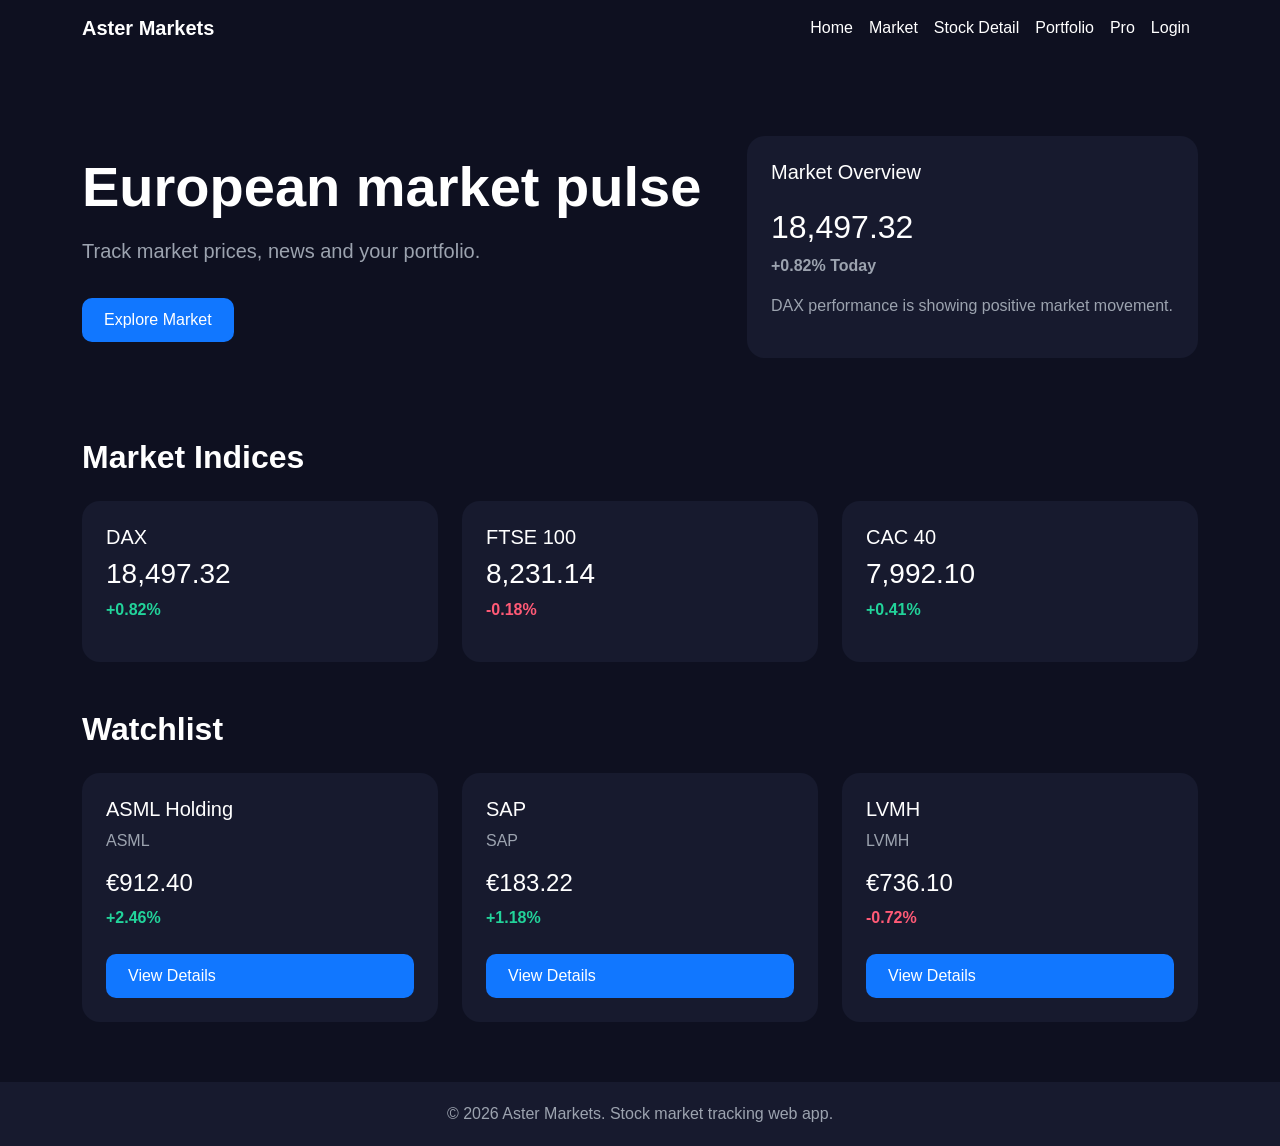
==== web_app/index.html @ c82a09f6 "Create home page layout" ====
<!DOCTYPE html>
<html lang="en">
<head>
    <meta charset="UTF-8">
    <meta name="viewport" content="width=device-width, initial-scale=1.0">
    <title>Aster Markets | Home</title>

    <link href="https://cdn.jsdelivr.net/npm/bootstrap@5.3.7/dist/css/bootstrap.min.css" rel="stylesheet">
    <link rel="stylesheet" href="css/style.css">
</head>
<body>

<nav class="navbar navbar-expand-lg navbar-dark">
    <div class="container">
        <a class="navbar-brand fw-bold" href="index.html">Aster Markets</a>

        <button class="navbar-toggler" type="button" data-bs-toggle="collapse" data-bs-target="#mainNavbar">
            <span class="navbar-toggler-icon"></span>
        </button>

        <div class="collapse navbar-collapse" id="mainNavbar">
            <ul class="navbar-nav ms-auto">
                <li class="nav-item"><a class="nav-link active" href="index.html">Home</a></li>
                <li class="nav-item"><a class="nav-link" href="market.html">Market</a></li>
                <li class="nav-item"><a class="nav-link" href="stock-detail.html">Stock Detail</a></li>
                <li class="nav-item"><a class="nav-link" href="portfolio.html">Portfolio</a></li>
                <li class="nav-item"><a class="nav-link" href="pro.html">Pro</a></li>
                <li class="nav-item"><a class="nav-link" href="login.html">Login</a></li>
            </ul>
        </div>
    </div>
</nav>

<section class="hero">
    <div class="container">
        <div class="row align-items-center">
            <div class="col-lg-7">
                <h1 class="display-4 fw-bold">European market pulse</h1>
                <p class="lead mt-3">Track market prices, news and your portfolio.</p>
                <a href="market.html" class="btn-custom mt-3 d-inline-block">Explore Market</a>
            </div>
            <div class="col-lg-5 mt-4 mt-lg-0">
                <div class="card card-custom p-4">
                    <h5>Market Overview</h5>
                    <h2 class="mt-3">18,497.32</h2>
                    <p class="text-positive fw-bold">+0.82% Today</p>
                    <p class="text-muted-custom">DAX performance is showing positive market movement.</p>
                </div>
            </div>
        </div>
    </div>
</section>

<section class="container">
    <h2 class="fw-bold mb-4">Market Indices</h2>

    <div class="row g-4">
        <div class="col-md-4">
            <div class="card card-custom p-4">
                <h5>DAX</h5>
                <h3>18,497.32</h3>
                <p class="text-positive fw-bold">+0.82%</p>
            </div>
        </div>

        <div class="col-md-4">
            <div class="card card-custom p-4">
                <h5>FTSE 100</h5>
                <h3>8,231.14</h3>
                <p class="text-negative fw-bold">-0.18%</p>
            </div>
        </div>

        <div class="col-md-4">
            <div class="card card-custom p-4">
                <h5>CAC 40</h5>
                <h3>7,992.10</h3>
                <p class="text-positive fw-bold">+0.41%</p>
            </div>
        </div>
    </div>
</section>

<section class="container mt-5">
    <h2 class="fw-bold mb-4">Watchlist</h2>

    <div class="row g-4">
        <div class="col-md-4">
            <div class="card card-custom p-4">
                <h5>ASML Holding</h5>
                <p class="text-muted-custom">ASML</p>
                <h4>€912.40</h4>
                <p class="text-positive fw-bold">+2.46%</p>
                <a href="stock-detail.html" class="btn-custom d-inline-block mt-2">View Details</a>
            </div>
        </div>

        <div class="col-md-4">
            <div class="card card-custom p-4">
                <h5>SAP</h5>
                <p class="text-muted-custom">SAP</p>
                <h4>€183.22</h4>
                <p class="text-positive fw-bold">+1.18%</p>
                <a href="stock-detail.html" class="btn-custom d-inline-block mt-2">View Details</a>
            </div>
        </div>

        <div class="col-md-4">
            <div class="card card-custom p-4">
                <h5>LVMH</h5>
                <p class="text-muted-custom">LVMH</p>
                <h4>€736.10</h4>
                <p class="text-negative fw-bold">-0.72%</p>
                <a href="stock-detail.html" class="btn-custom d-inline-block mt-2">View Details</a>
            </div>
        </div>
    </div>
</section>

<footer class="footer text-center">
    <div class="container">
        <p class="mb-0">© 2026 Aster Markets. Stock market tracking web app.</p>
    </div>
</footer>

<script src="https://cdn.jsdelivr.net/npm/bootstrap@5.3.7/dist/js/bootstrap.bundle.min.js"></script>
<script src="js/script.js"></script>
</body>
</html>
---- web_app/css/style.css ----
:root {
    --bg-dark: #0E1020;
    --card-dark: #171A2E;
    --primary-blue: #1177FF;
    --positive-green: #22D39A;
    --negative-red: #FF5A76;
    --text-light: #FFFFFF;
    --text-muted: #9CA3AF;
}

body {
    background-color: var(--bg-dark);
    color: var(--text-light);
    font-family: Arial, sans-serif;
}

.navbar {
    background-color: var(--bg-dark);
}

.navbar-brand,
.nav-link {
    color: white !important;
}

.nav-link:hover {
    color: var(--primary-blue) !important;
}

.hero {
    padding: 80px 0;
}

.hero p,
.text-muted-custom {
    color: var(--text-muted);
}

.card-custom {
    background-color: var(--card-dark);
    border: none;
    border-radius: 18px;
    color: white;
}

.text-positive {
    color: var(--positive-green);
}

.text-negative {
    color: var(--negative-red);
}

.btn-custom {
    background-color: var(--primary-blue);
    color: white;
    border-radius: 10px;
    padding: 10px 22px;
    text-decoration: none;
}

.btn-custom:hover {
    background-color: #0d5fd1;
    color: white;
}

.footer {
    background-color: var(--card-dark);
    color: var(--text-muted);
    padding: 20px 0;
    margin-top: 60px;
}
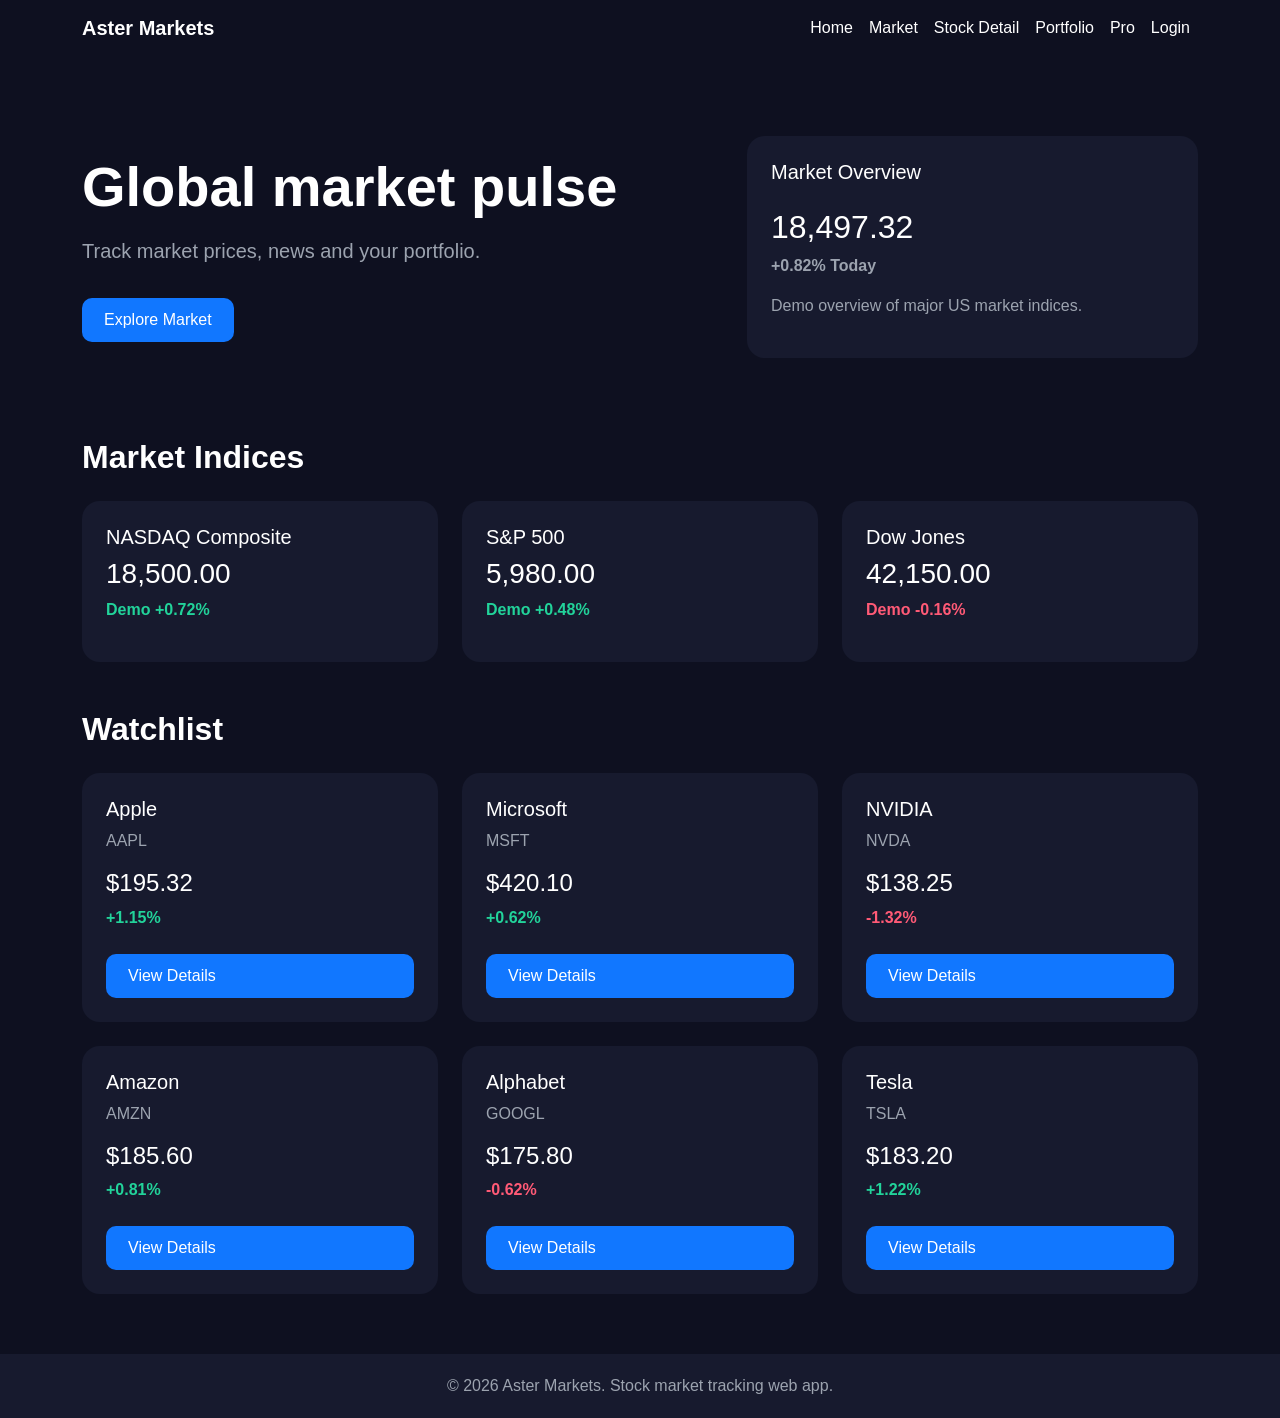
==== commit 188b87c4: "final: add location market selector and align stock apps" ====
--- a/web_app/index.html
+++ b/web_app/index.html
@@ -1,129 +1,196 @@
-<!DOCTYPE html>
+<!doctype html>
 <html lang="en">
-<head>
-    <meta charset="UTF-8">
-    <meta name="viewport" content="width=device-width, initial-scale=1.0">
+  <head>
+    <meta charset="UTF-8" />
+    <meta name="viewport" content="width=device-width, initial-scale=1.0" />
     <title>Aster Markets | Home</title>
 
-    <link href="https://cdn.jsdelivr.net/npm/bootstrap@5.3.7/dist/css/bootstrap.min.css" rel="stylesheet">
-    <link rel="stylesheet" href="css/style.css">
-</head>
-<body>
-
-<nav class="navbar navbar-expand-lg navbar-dark">
-    <div class="container">
+    <link
+      href="https://cdn.jsdelivr.net/npm/bootstrap@5.3.7/dist/css/bootstrap.min.css"
+      rel="stylesheet"
+    />
+    <link rel="stylesheet" href="css/style.css" />
+  </head>
+  <body>
+    <nav class="navbar navbar-expand-lg navbar-dark">
+      <div class="container">
         <a class="navbar-brand fw-bold" href="index.html">Aster Markets</a>
 
-        <button class="navbar-toggler" type="button" data-bs-toggle="collapse" data-bs-target="#mainNavbar">
-            <span class="navbar-toggler-icon"></span>
+        <button
+          class="navbar-toggler"
+          type="button"
+          data-bs-toggle="collapse"
+          data-bs-target="#mainNavbar"
+        >
+          <span class="navbar-toggler-icon"></span>
         </button>
 
         <div class="collapse navbar-collapse" id="mainNavbar">
-            <ul class="navbar-nav ms-auto">
-                <li class="nav-item"><a class="nav-link active" href="index.html">Home</a></li>
-                <li class="nav-item"><a class="nav-link" href="market.html">Market</a></li>
-                <li class="nav-item"><a class="nav-link" href="stock-detail.html">Stock Detail</a></li>
-                <li class="nav-item"><a class="nav-link" href="portfolio.html">Portfolio</a></li>
-                <li class="nav-item"><a class="nav-link" href="pro.html">Pro</a></li>
-                <li class="nav-item"><a class="nav-link" href="login.html">Login</a></li>
-            </ul>
+          <ul class="navbar-nav ms-auto">
+            <li class="nav-item">
+              <a class="nav-link active" href="index.html">Home</a>
+            </li>
+            <li class="nav-item">
+              <a class="nav-link" href="market.html">Market</a>
+            </li>
+            <li class="nav-item">
+              <a class="nav-link" href="stock-detail.html">Stock Detail</a>
+            </li>
+            <li class="nav-item">
+              <a class="nav-link" href="portfolio.html">Portfolio</a>
+            </li>
+            <li class="nav-item">
+              <a class="nav-link" href="pro.html">Pro</a>
+            </li>
+            <li class="nav-item">
+              <a class="nav-link" href="login.html">Login</a>
+            </li>
+          </ul>
         </div>
+      </div>
+    </nav>
+
+    <section class="hero">
+      <div class="container">
+        <div class="row align-items-center">
+          <div class="col-lg-7">
+            <h1 class="display-4 fw-bold">Global market pulse</h1>
+            <p class="lead mt-3">
+              Track market prices, news and your portfolio.
+            </p>
+            <a href="market.html" class="btn-custom mt-3 d-inline-block"
+              >Explore Market</a
+            >
+          </div>
+          <div class="col-lg-5 mt-4 mt-lg-0">
+            <div class="card card-custom p-4">
+              <h5>Market Overview</h5>
+              <h2 class="mt-3">18,497.32</h2>
+              <p class="text-positive fw-bold">+0.82% Today</p>
+              <p class="text-muted-custom">
+                Demo overview of major US market indices.
+              </p>
+            </div>
+          </div>
+        </div>
+      </div>
+    </section>
+
+    <section class="container">
+      <h2 class="fw-bold mb-4">Market Indices</h2>
+        <div class="row g-4">
+          <div class="col-md-4">
+            <div class="card card-custom p-4">
+              <h5>NASDAQ Composite</h5>
+              <h3>18,500.00</h3>
+              <p class="text-positive fw-bold">Demo +0.72%</p>
+            </div>
+          </div>
+
+          <div class="col-md-4">
+            <div class="card card-custom p-4">
+              <h5>S&amp;P 500</h5>
+              <h3>5,980.00</h3>
+              <p class="text-positive fw-bold">Demo +0.48%</p>
+            </div>
+          </div>
+
+          <div class="col-md-4">
+            <div class="card card-custom p-4">
+              <h5>Dow Jones</h5>
+              <h3>42,150.00</h3>
+              <p class="text-negative fw-bold">Demo -0.16%</p>
+            </div>
+          </div>
+        </div>
+      
+    </section>
+
+    <section class="container mt-5">
+  <h2 class="fw-bold mb-4">Watchlist</h2>
+
+  <div class="row g-4">
+    <div class="col-md-6 col-lg-4">
+      <div class="card card-custom p-4">
+        <h5>Apple</h5>
+        <p class="text-muted-custom">AAPL</p>
+        <h4>$195.32</h4>
+        <p class="text-positive fw-bold">+1.15%</p>
+        <a href="stock-detail.html?symbol=AAPL" class="btn-custom d-inline-block mt-2">
+          View Details
+        </a>
+      </div>
     </div>
-</nav>
 
-<section class="hero">
-    <div class="container">
-        <div class="row align-items-center">
-            <div class="col-lg-7">
-                <h1 class="display-4 fw-bold">European market pulse</h1>
-                <p class="lead mt-3">Track market prices, news and your portfolio.</p>
-                <a href="market.html" class="btn-custom mt-3 d-inline-block">Explore Market</a>
-            </div>
-            <div class="col-lg-5 mt-4 mt-lg-0">
-                <div class="card card-custom p-4">
-                    <h5>Market Overview</h5>
-                    <h2 class="mt-3">18,497.32</h2>
-                    <p class="text-positive fw-bold">+0.82% Today</p>
-                    <p class="text-muted-custom">DAX performance is showing positive market movement.</p>
-                </div>
-            </div>
-        </div>
+    <div class="col-md-6 col-lg-4">
+      <div class="card card-custom p-4">
+        <h5>Microsoft</h5>
+        <p class="text-muted-custom">MSFT</p>
+        <h4>$420.10</h4>
+        <p class="text-positive fw-bold">+0.62%</p>
+        <a href="stock-detail.html?symbol=MSFT" class="btn-custom d-inline-block mt-2">
+          View Details
+        </a>
+      </div>
     </div>
+
+    <div class="col-md-6 col-lg-4">
+      <div class="card card-custom p-4">
+        <h5>NVIDIA</h5>
+        <p class="text-muted-custom">NVDA</p>
+        <h4>$138.25</h4>
+        <p class="text-negative fw-bold">-1.32%</p>
+        <a href="stock-detail.html?symbol=NVDA" class="btn-custom d-inline-block mt-2">
+          View Details
+        </a>
+      </div>
+    </div>
+
+    <div class="col-md-6 col-lg-4">
+      <div class="card card-custom p-4">
+        <h5>Amazon</h5>
+        <p class="text-muted-custom">AMZN</p>
+        <h4>$185.60</h4>
+        <p class="text-positive fw-bold">+0.81%</p>
+        <a href="stock-detail.html?symbol=AMZN" class="btn-custom d-inline-block mt-2">
+          View Details
+        </a>
+      </div>
+    </div>
+
+    <div class="col-md-6 col-lg-4">
+      <div class="card card-custom p-4">
+        <h5>Alphabet</h5>
+        <p class="text-muted-custom">GOOGL</p>
+        <h4>$175.80</h4>
+        <p class="text-negative fw-bold">-0.62%</p>
+        <a href="stock-detail.html?symbol=GOOGL" class="btn-custom d-inline-block mt-2">
+          View Details
+        </a>
+      </div>
+    </div>
+
+    <div class="col-md-6 col-lg-4">
+      <div class="card card-custom p-4">
+        <h5>Tesla</h5>
+        <p class="text-muted-custom">TSLA</p>
+        <h4>$183.20</h4>
+        <p class="text-positive fw-bold">+1.22%</p>
+        <a href="stock-detail.html?symbol=TSLA" class="btn-custom d-inline-block mt-2">
+          View Details
+        </a>
+      </div>
+    </div>
+  </div>
 </section>
 
-<section class="container">
-    <h2 class="fw-bold mb-4">Market Indices</h2>
+    <footer class="footer text-center">
+      <div class="container">
+        <p class="mb-0">© 2026 Aster Markets. Stock market tracking web app.</p>
+      </div>
+    </footer>
 
-    <div class="row g-4">
-        <div class="col-md-4">
-            <div class="card card-custom p-4">
-                <h5>DAX</h5>
-                <h3>18,497.32</h3>
-                <p class="text-positive fw-bold">+0.82%</p>
-            </div>
-        </div>
-
-        <div class="col-md-4">
-            <div class="card card-custom p-4">
-                <h5>FTSE 100</h5>
-                <h3>8,231.14</h3>
-                <p class="text-negative fw-bold">-0.18%</p>
-            </div>
-        </div>
-
-        <div class="col-md-4">
-            <div class="card card-custom p-4">
-                <h5>CAC 40</h5>
-                <h3>7,992.10</h3>
-                <p class="text-positive fw-bold">+0.41%</p>
-            </div>
-        </div>
-    </div>
-</section>
-
-<section class="container mt-5">
-    <h2 class="fw-bold mb-4">Watchlist</h2>
-
-    <div class="row g-4">
-        <div class="col-md-4">
-            <div class="card card-custom p-4">
-                <h5>ASML Holding</h5>
-                <p class="text-muted-custom">ASML</p>
-                <h4>€912.40</h4>
-                <p class="text-positive fw-bold">+2.46%</p>
-                <a href="stock-detail.html" class="btn-custom d-inline-block mt-2">View Details</a>
-            </div>
-        </div>
-
-        <div class="col-md-4">
-            <div class="card card-custom p-4">
-                <h5>SAP</h5>
-                <p class="text-muted-custom">SAP</p>
-                <h4>€183.22</h4>
-                <p class="text-positive fw-bold">+1.18%</p>
-                <a href="stock-detail.html" class="btn-custom d-inline-block mt-2">View Details</a>
-            </div>
-        </div>
-
-        <div class="col-md-4">
-            <div class="card card-custom p-4">
-                <h5>LVMH</h5>
-                <p class="text-muted-custom">LVMH</p>
-                <h4>€736.10</h4>
-                <p class="text-negative fw-bold">-0.72%</p>
-                <a href="stock-detail.html" class="btn-custom d-inline-block mt-2">View Details</a>
-            </div>
-        </div>
-    </div>
-</section>
-
-<footer class="footer text-center">
-    <div class="container">
-        <p class="mb-0">© 2026 Aster Markets. Stock market tracking web app.</p>
-    </div>
-</footer>
-
-<script src="https://cdn.jsdelivr.net/npm/bootstrap@5.3.7/dist/js/bootstrap.bundle.min.js"></script>
-<script src="js/script.js"></script>
-</body>
-</html>+    <script src="https://cdn.jsdelivr.net/npm/bootstrap@5.3.7/dist/js/bootstrap.bundle.min.js"></script>
+    <script src="js/script.js"></script>
+  </body>
+</html>
--- a/web_app/css/style.css
+++ b/web_app/css/style.css
@@ -1,72 +1,109 @@
 :root {
-    --bg-dark: #0E1020;
-    --card-dark: #171A2E;
-    --primary-blue: #1177FF;
-    --positive-green: #22D39A;
-    --negative-red: #FF5A76;
-    --text-light: #FFFFFF;
-    --text-muted: #9CA3AF;
+  --bg-dark: #0e1020;
+  --card-dark: #171a2e;
+  --primary-blue: #1177ff;
+  --positive-green: #22d39a;
+  --negative-red: #ff5a76;
+  --text-light: #ffffff;
+  --text-muted: #9ca3af;
 }
 
 body {
-    background-color: var(--bg-dark);
-    color: var(--text-light);
-    font-family: Arial, sans-serif;
+  background-color: var(--bg-dark);
+  color: var(--text-light);
+  font-family: Arial, sans-serif;
 }
 
 .navbar {
-    background-color: var(--bg-dark);
+  background-color: var(--bg-dark);
 }
 
 .navbar-brand,
 .nav-link {
-    color: white !important;
+  color: white !important;
 }
 
 .nav-link:hover {
-    color: var(--primary-blue) !important;
+  color: var(--primary-blue) !important;
 }
 
 .hero {
-    padding: 80px 0;
+  padding: 80px 0;
 }
 
 .hero p,
 .text-muted-custom {
-    color: var(--text-muted);
+  color: var(--text-muted);
 }
 
 .card-custom {
-    background-color: var(--card-dark);
-    border: none;
-    border-radius: 18px;
-    color: white;
+  background-color: var(--card-dark);
+  border: none;
+  border-radius: 18px;
+  color: white;
 }
 
 .text-positive {
-    color: var(--positive-green);
+  color: var(--positive-green);
 }
 
 .text-negative {
-    color: var(--negative-red);
+  color: var(--negative-red);
 }
 
 .btn-custom {
-    background-color: var(--primary-blue);
-    color: white;
-    border-radius: 10px;
-    padding: 10px 22px;
-    text-decoration: none;
+  background-color: var(--primary-blue);
+  color: white;
+  border-radius: 10px;
+  padding: 10px 22px;
+  text-decoration: none;
 }
 
 .btn-custom:hover {
-    background-color: #0d5fd1;
-    color: white;
+  background-color: #0d5fd1;
+  color: white;
 }
 
 .footer {
-    background-color: var(--card-dark);
-    color: var(--text-muted);
-    padding: 20px 0;
-    margin-top: 60px;
-}+  background-color: var(--card-dark);
+  color: var(--text-muted);
+  padding: 20px 0;
+  margin-top: 60px;
+}
+
+/* Mobile Responsive Fix */
+.table-responsive-custom {
+  overflow-x: auto;
+  -webkit-overflow-scrolling: touch;
+  width: 100%;
+}
+
+.table-responsive-custom table {
+  min-width: 650px;
+}
+
+@media (max-width: 768px) {
+  .card-custom {
+    padding: 12px !important;
+  }
+
+  .hero {
+    padding: 40px 0;
+  }
+
+  .display-4,
+  .display-5 {
+    font-size: 1.8rem;
+  }
+}
+
+/* Fix green/red colors inside dark tables */
+.table-dark .text-positive,
+.table-dark td.text-positive {
+  color: var(--positive-green) !important;
+}
+
+.table-dark .text-negative,
+.table-dark td.text-negative {
+  color: var(--negative-red) !important;
+}
